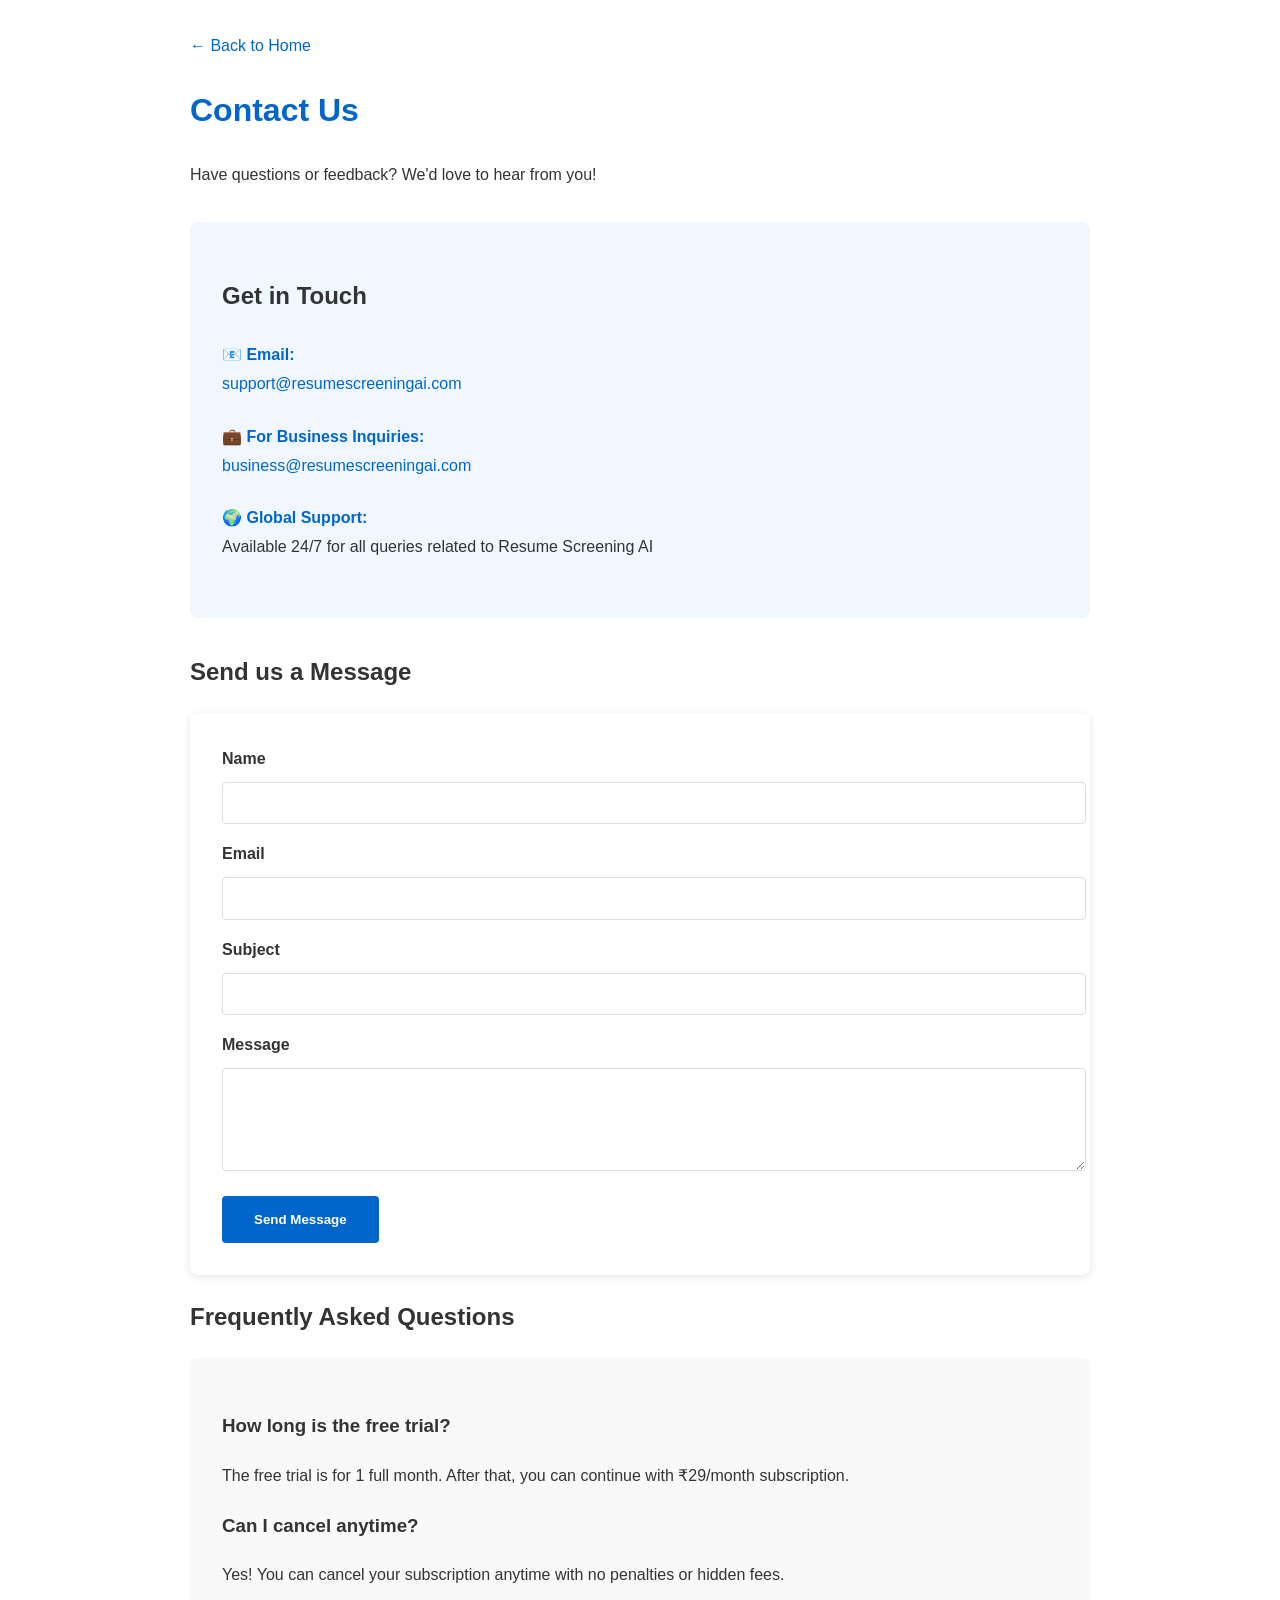
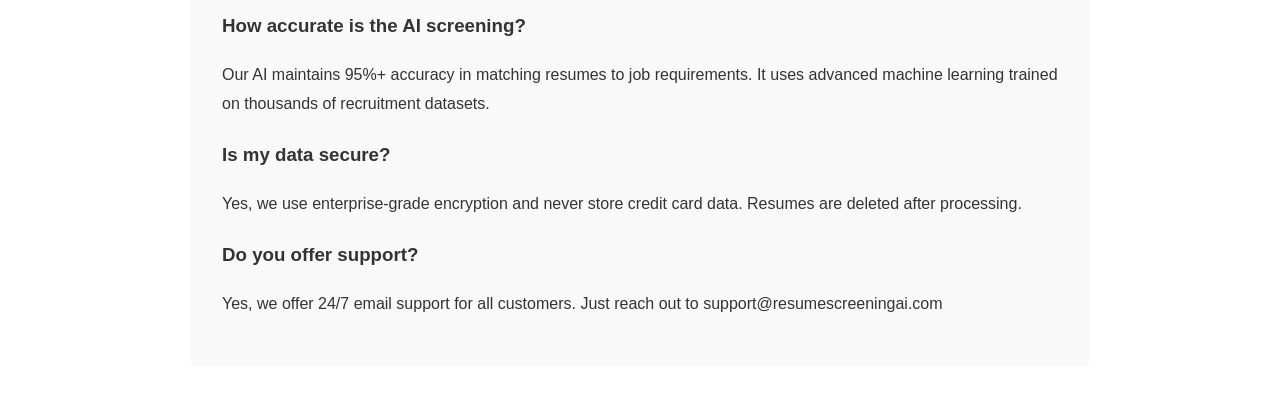
==== templates/contact.html @ 3fe9a8b2 "add legal pages (privacy, terms, contact) with email form support" ====
<!DOCTYPE html>
<html lang="en">
<head>
    <meta charset="UTF-8">
    <meta name="viewport" content="width=device-width, initial-scale=1.0">
    <title>Contact Us - Resume Screening AI</title>
    <style>
        body { font-family: 'Segoe UI', Tahoma, Geneva, Verdana, sans-serif; line-height: 1.8; color: #333; max-width: 900px; margin: 0 auto; padding: 2rem; }
        h1 { color: #0066cc; }
        .contact-section { background: #f0f7ff; padding: 2rem; border-radius: 8px; margin: 2rem 0; }
        .contact-item { margin: 1.5rem 0; }
        .contact-item strong { color: #0066cc; }
        form { background: white; padding: 2rem; border-radius: 8px; box-shadow: 0 2px 8px rgba(0,0,0,0.1); }
        input, textarea { width: 100%; padding: 0.8rem; margin: 0.5rem 0 1rem 0; border: 1px solid #ddd; border-radius: 4px; font-family: inherit; }
        button { background: #0066cc; color: white; padding: 1rem 2rem; border: none; border-radius: 4px; cursor: pointer; font-weight: 600; }
        button:hover { background: #0052a3; }
        a { color: #0066cc; text-decoration: none; }
        a:hover { text-decoration: underline; }
    </style>
</head>
<body>
    <a href="/">← Back to Home</a>
    
    <h1>Contact Us</h1>
    <p>Have questions or feedback? We'd love to hear from you!</p>
    
    <div class="contact-section">
        <h2>Get in Touch</h2>
        
        <div class="contact-item">
            <strong>📧 Email:</strong><br>
            <a href="mailto:support@resumescreeningai.com">support@resumescreeningai.com</a>
        </div>
        
        <div class="contact-item">
            <strong>💼 For Business Inquiries:</strong><br>
            <a href="mailto:business@resumescreeningai.com">business@resumescreeningai.com</a>
        </div>
        
        <div class="contact-item">
            <strong>🌍 Global Support:</strong><br>
            Available 24/7 for all queries related to Resume Screening AI
        </div>
    </div>
    
    <h2>Send us a Message</h2>
    <form action="/contact" method="POST">
        <div>
            <label for="name"><strong>Name</strong></label><br>
            <input type="text" id="name" name="name" required>
        </div>
        
        <div>
            <label for="email"><strong>Email</strong></label><br>
            <input type="email" id="email" name="email" required>
        </div>
        
        <div>
            <label for="subject"><strong>Subject</strong></label><br>
            <input type="text" id="subject" name="subject" required>
        </div>
        
        <div>
            <label for="message"><strong>Message</strong></label><br>
            <textarea id="message" name="message" rows="5" required></textarea>
        </div>
        
        <button type="submit">Send Message</button>
    </form>
    
    <h2>Frequently Asked Questions</h2>
    <div style="background: #f9f9f9; padding: 2rem; border-radius: 8px;">
        <h3>How long is the free trial?</h3>
        <p>The free trial is for 1 full month. After that, you can continue with ₹29/month subscription.</p>
        
        <h3>Can I cancel anytime?</h3>
        <p>Yes! You can cancel your subscription anytime with no penalties or hidden fees.</p>
        
        <h3>How accurate is the AI screening?</h3>
        <p>Our AI maintains 95%+ accuracy in matching resumes to job requirements. It uses advanced machine learning trained on thousands of recruitment datasets.</p>
        
        <h3>Is my data secure?</h3>
        <p>Yes, we use enterprise-grade encryption and never store credit card data. Resumes are deleted after processing.</p>
        
        <h3>Do you offer support?</h3>
        <p>Yes, we offer 24/7 email support for all customers. Just reach out to support@resumescreeningai.com</p>
    </div>
</body>
</html>
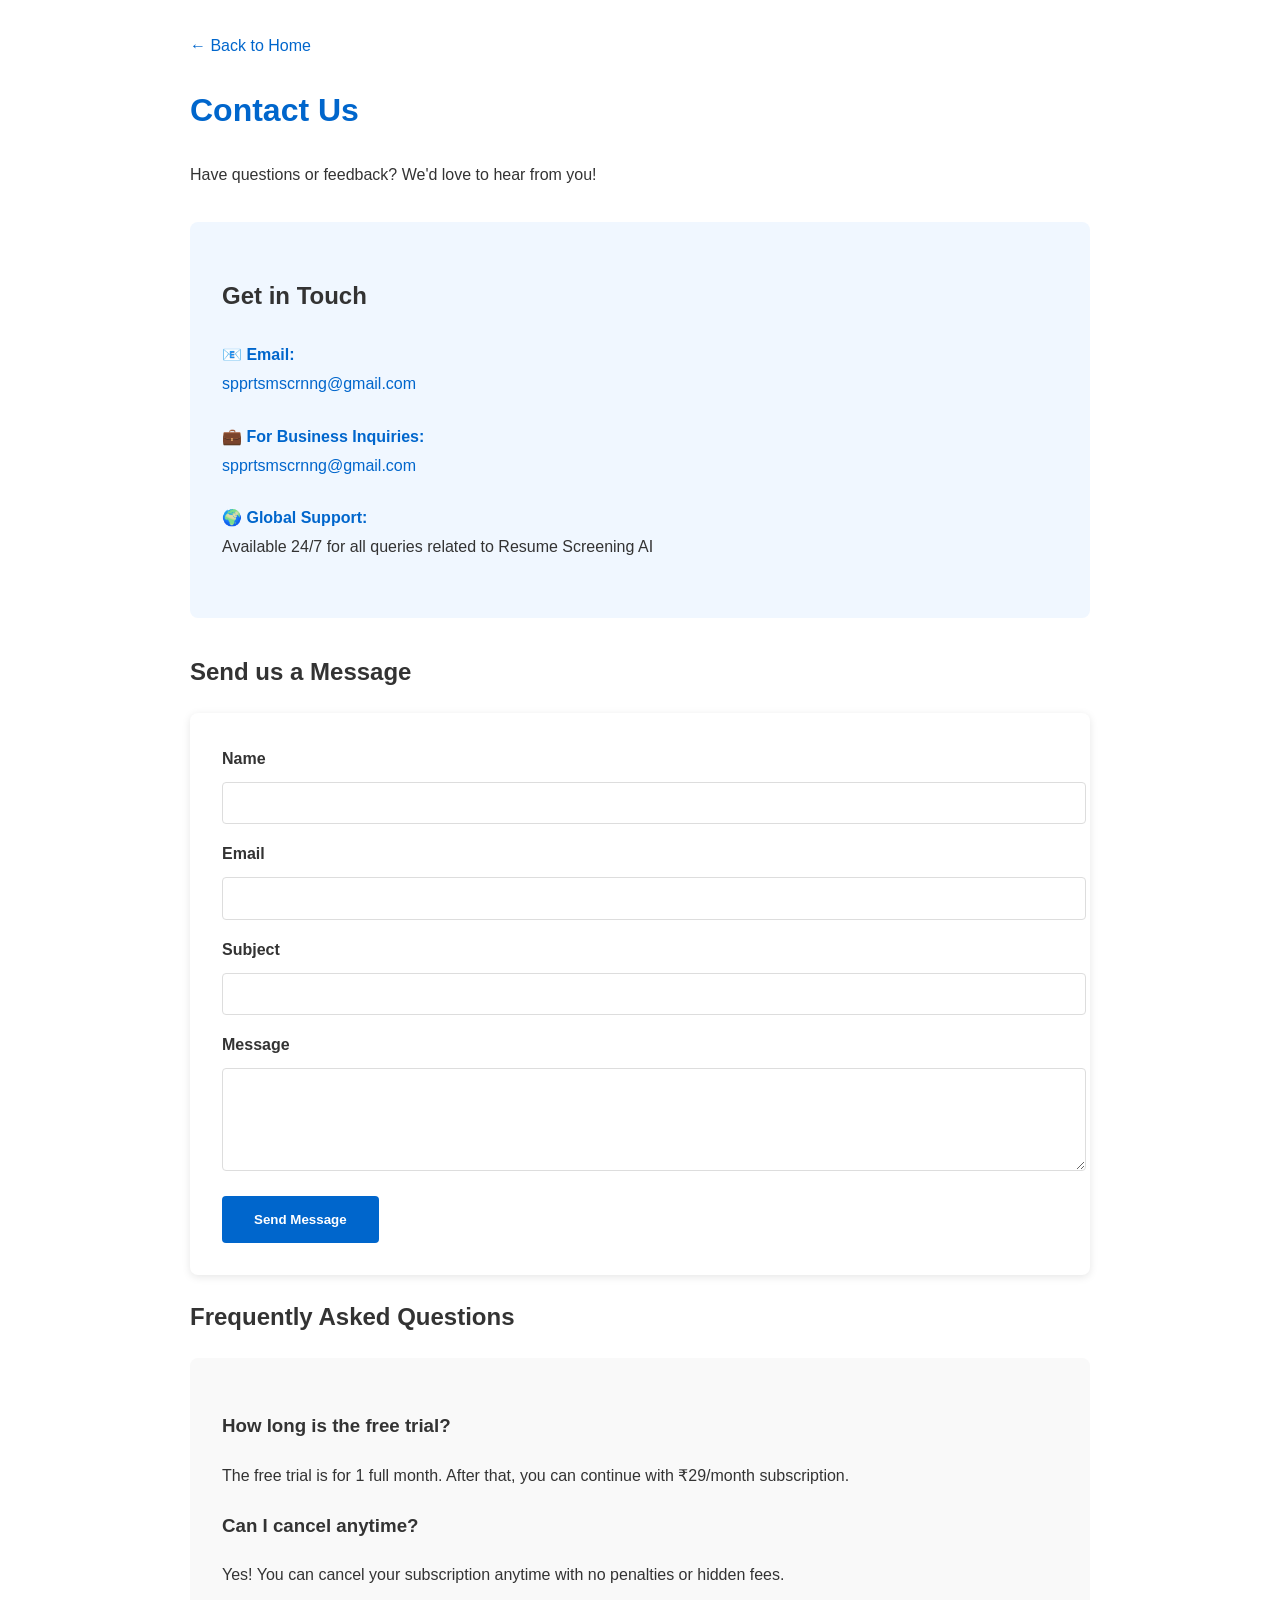
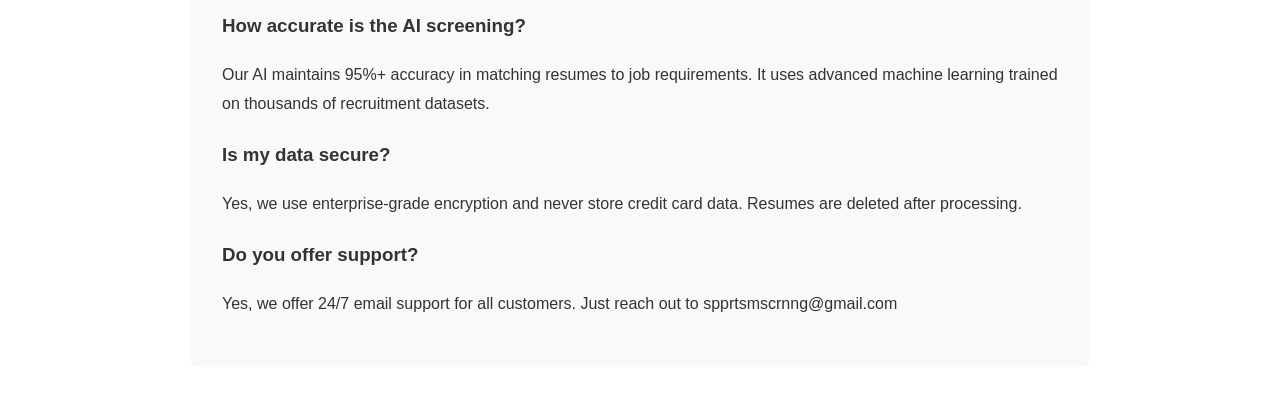
==== commit 9afbf852: "update contact email to spprtsmscrnng@gmail.com in all pages" ====
--- a/templates/contact.html
+++ b/templates/contact.html
@@ -29,12 +29,12 @@
         
         <div class="contact-item">
             <strong>📧 Email:</strong><br>
-            <a href="mailto:support@resumescreeningai.com">support@resumescreeningai.com</a>
+            <a href="mailto:spprtsmscrnng@gmail.com">spprtsmscrnng@gmail.com</a>
         </div>
         
         <div class="contact-item">
             <strong>💼 For Business Inquiries:</strong><br>
-            <a href="mailto:business@resumescreeningai.com">business@resumescreeningai.com</a>
+            <a href="mailto:spprtsmscrnng@gmail.com">spprtsmscrnng@gmail.com</a>
         </div>
         
         <div class="contact-item">
@@ -83,7 +83,7 @@
         <p>Yes, we use enterprise-grade encryption and never store credit card data. Resumes are deleted after processing.</p>
         
         <h3>Do you offer support?</h3>
-        <p>Yes, we offer 24/7 email support for all customers. Just reach out to support@resumescreeningai.com</p>
+        <p>Yes, we offer 24/7 email support for all customers. Just reach out to spprtsmscrnng@gmail.com</p>
     </div>
 </body>
 </html>
